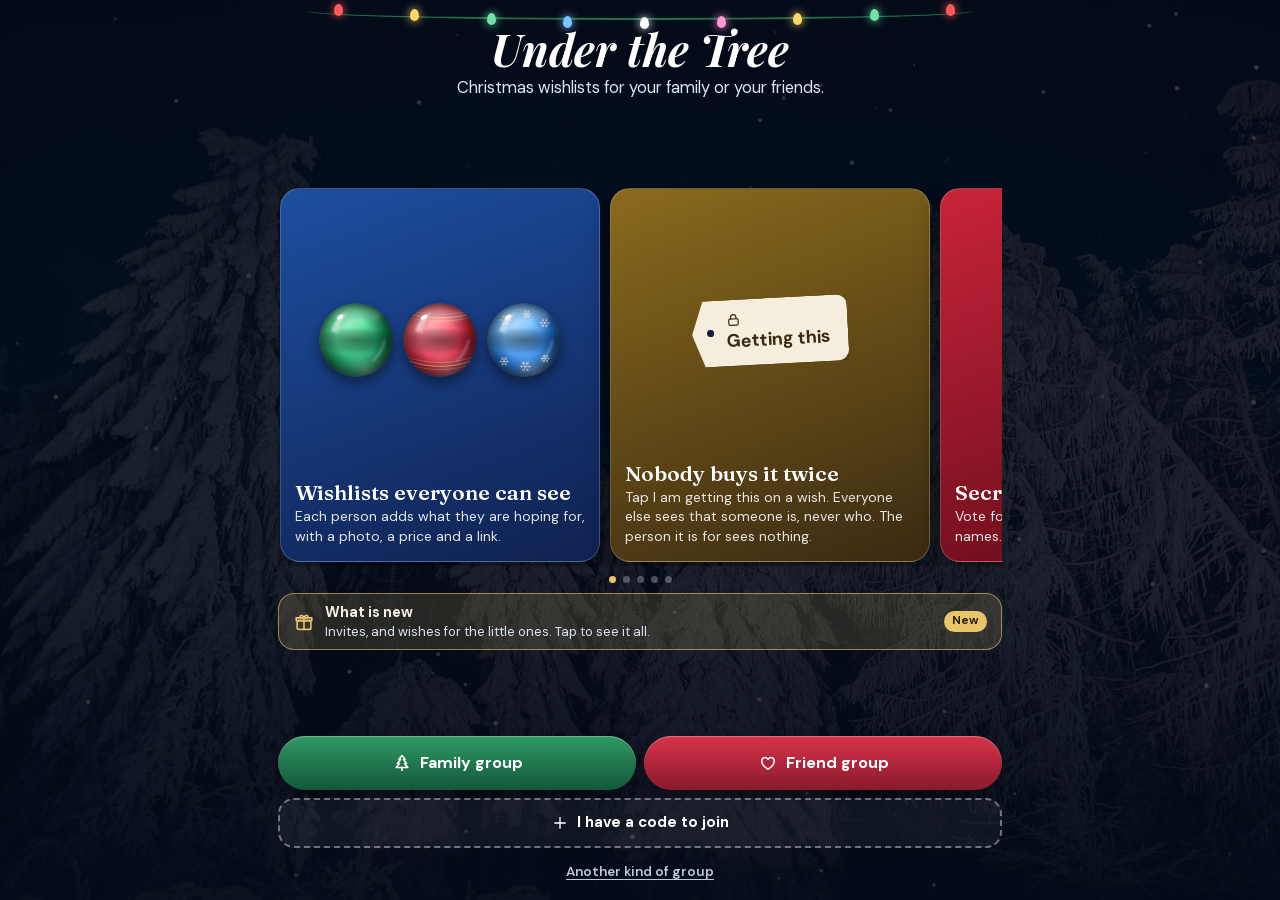
==== index.html @ 91aede44 "Advent: drag across doors to open or close them, Close this door button, one cohesive door front wit" ====
<!doctype html>
<html lang="en">
<head>
<meta charset="utf-8">
<meta name="viewport" content="width=device-width,initial-scale=1,viewport-fit=cover,user-scalable=no">
<meta name="theme-color" content="#060d1f">
<meta name="apple-mobile-web-app-capable" content="yes">
<meta name="mobile-web-app-capable" content="yes">
<title>Under the Tree</title>
<meta name="apple-mobile-web-app-title" content="Under the Tree">
<meta name="apple-mobile-web-app-status-bar-style" content="black-translucent">
<link rel="apple-touch-icon" href="icon-180.png">
<link rel="icon" type="image/png" href="icon-192.png">
<link rel="manifest" href="manifest.webmanifest">
<!-- On an iPhone or iPad, Safari shows a strip at the top: open this in the app, or get the app. An invite link hands the app its code. -->
<script>(function(){var c=(location.hash.split('/join/')[1]||'').replace(/[^A-Za-z0-9-]/g,'').slice(0,12);document.write('<meta name="apple-itunes-app" content="app-id=6836867384'+(c?', app-argument=underthetree://join/'+c:'')+'">');})();</script>
<link rel="stylesheet" href="assets/fonts/fonts.css">
<link rel="stylesheet" href="app.css?v=78">
</head>
<body>

<div id="scene" aria-hidden="true">
  <div class="sky"></div>
  <div class="photo" id="bgPhoto"></div>
  <div class="shade"></div>
</div>
<canvas id="back" aria-hidden="true"></canvas>
<div id="scrim"></div>
<div id="santa" aria-hidden="true"></div>

<div id="shell">
  <header id="top">
    <a class="wordmark" href="#/" id="wordmark"></a>
    <button id="meBtn" class="me-btn" aria-label="Switch person"></button>
  </header>
  <main id="page"></main>
  <div id="player">
    <button class="p-open" id="pOpen" aria-label="Choose a song">
      <span class="p-art" id="pArt"></span>
      <span class="p-meta"><span class="p-title" id="pTitle">Christmas music</span><span class="p-sub" id="pSub">Tap to pick a song</span></span>
    </button>
    <button class="p-btn main" id="pPlay" aria-label="Play"></button>
    <button class="p-btn" id="pNext" aria-label="Next song"></button>
    <div class="p-bar"><b id="pFill"></b></div>
  </div>
  <nav id="tabs" aria-label="Sections"></nav>
</div>

<div id="sheets"></div>
<div id="toasts" aria-live="polite"></div>
<canvas id="front" aria-hidden="true"></canvas>

<script src="js/core.js?v=78"></script>
<script src="js/icons.js?v=78"></script>
<script src="js/cloud.js?v=78"></script>
<script src="js/lock.js?v=78"></script>
<script src="js/privacy.js?v=78"></script>
<script src="js/safety.js?v=78"></script>
<script src="js/about.js?v=78"></script>
<script src="js/linkfill.js?v=78"></script>
<script>if (!App.space() && App.store.raw.get("lists")) document.write('<script src="js/seed.js"><\/script>');</script>
<script src="js/scene.js?v=78"></script>
<script src="js/music.js?v=78"></script>
<script src="js/ornament.js?v=78"></script>
<script src="js/reveal.js?v=78"></script>
<script src="js/tracker.js?v=78"></script>
<script src="js/home.js?v=78"></script>
<script src="js/lists.js?v=78"></script>
<script src="js/advent.js?v=78"></script>
<script src="js/santa.js?v=78"></script>
<script src="js/games.js?v=78"></script>
<script src="js/start.js?v=78"></script>
<script src="js/remind.js?v=78"></script>
<script src="js/tips.js?v=78"></script>
<script src="js/share.js?v=78"></script>
<script src="js/prizes.js?v=78"></script>
<script src="js/service.js?v=78"></script>
<script src="js/polish.js?v=78"></script>
<script src="js/illus.js?v=78"></script>
<script src="js/messages.js?v=78"></script>
<script src="js/tour.js?v=78"></script>
<script src="js/main.js?v=78"></script>
</body>
</html>
---- assets/fonts/fonts.css ----
/* Fonts saved with the app (SIL Open Font License): DM Sans, Fraunces, Playfair Display. Latin letters only. */
@font-face {
  font-family: 'DM Sans';
  font-style: normal;
  font-weight: 400;
  font-display: swap;
  src: url(dm-sans-normal-400.woff2) format('woff2');
  unicode-range: U+0000-00FF, U+0131, U+0152-0153, U+02BB-02BC, U+02C6, U+02DA, U+02DC, U+0304, U+0308, U+0329, U+2000-206F, U+20AC, U+2122, U+2191, U+2193, U+2212, U+2215, U+FEFF, U+FFFD;
}
@font-face {
  font-family: 'DM Sans';
  font-style: normal;
  font-weight: 500;
  font-display: swap;
  src: url(dm-sans-normal-400.woff2) format('woff2');
  unicode-range: U+0000-00FF, U+0131, U+0152-0153, U+02BB-02BC, U+02C6, U+02DA, U+02DC, U+0304, U+0308, U+0329, U+2000-206F, U+20AC, U+2122, U+2191, U+2193, U+2212, U+2215, U+FEFF, U+FFFD;
}
@font-face {
  font-family: 'DM Sans';
  font-style: normal;
  font-weight: 600;
  font-display: swap;
  src: url(dm-sans-normal-400.woff2) format('woff2');
  unicode-range: U+0000-00FF, U+0131, U+0152-0153, U+02BB-02BC, U+02C6, U+02DA, U+02DC, U+0304, U+0308, U+0329, U+2000-206F, U+20AC, U+2122, U+2191, U+2193, U+2212, U+2215, U+FEFF, U+FFFD;
}
@font-face {
  font-family: 'DM Sans';
  font-style: normal;
  font-weight: 700;
  font-display: swap;
  src: url(dm-sans-normal-400.woff2) format('woff2');
  unicode-range: U+0000-00FF, U+0131, U+0152-0153, U+02BB-02BC, U+02C6, U+02DA, U+02DC, U+0304, U+0308, U+0329, U+2000-206F, U+20AC, U+2122, U+2191, U+2193, U+2212, U+2215, U+FEFF, U+FFFD;
}
@font-face {
  font-family: 'Fraunces';
  font-style: normal;
  font-weight: 500;
  font-display: swap;
  src: url(fraunces-normal-500.woff2) format('woff2');
  unicode-range: U+0000-00FF, U+0131, U+0152-0153, U+02BB-02BC, U+02C6, U+02DA, U+02DC, U+0304, U+0308, U+0329, U+2000-206F, U+20AC, U+2122, U+2191, U+2193, U+2212, U+2215, U+FEFF, U+FFFD;
}
@font-face {
  font-family: 'Fraunces';
  font-style: normal;
  font-weight: 600;
  font-display: swap;
  src: url(fraunces-normal-500.woff2) format('woff2');
  unicode-range: U+0000-00FF, U+0131, U+0152-0153, U+02BB-02BC, U+02C6, U+02DA, U+02DC, U+0304, U+0308, U+0329, U+2000-206F, U+20AC, U+2122, U+2191, U+2193, U+2212, U+2215, U+FEFF, U+FFFD;
}
@font-face {
  font-family: 'Fraunces';
  font-style: normal;
  font-weight: 700;
  font-display: swap;
  src: url(fraunces-normal-500.woff2) format('woff2');
  unicode-range: U+0000-00FF, U+0131, U+0152-0153, U+02BB-02BC, U+02C6, U+02DA, U+02DC, U+0304, U+0308, U+0329, U+2000-206F, U+20AC, U+2122, U+2191, U+2193, U+2212, U+2215, U+FEFF, U+FFFD;
}
@font-face {
  font-family: 'Playfair Display';
  font-style: italic;
  font-weight: 700;
  font-display: swap;
  src: url(playfair-display-italic-700.woff2) format('woff');
  unicode-range: U+0000-00FF, U+0131, U+0152-0153, U+02BB-02BC, U+02C6, U+02DA, U+02DC, U+0304, U+0308, U+0329, U+2000-206F, U+20AC, U+2122, U+2191, U+2193, U+2212, U+2215, U+FEFF, U+FFFD;
}
---- app.css ----
/* ============================================================
   Under the Tree — design system + app shell
   ============================================================ */
:root{
  --bg:#060d1f; --surface:#0f1b33; --surface2:#172848; --surface3:#1f3359;
  --line:rgba(255,255,255,.10); --line2:rgba(255,255,255,.2);
  --text:#f5f0e4; --muted:#bccadf; --dim:#93a6c2;
  --gold:#e9c46a; --gold2:#c99a2e; --gold-ink:#2a1f05;
  --red:#d7263d; --red2:#a3162a; --green:#1f9d6b; --green2:#147150; --blue:#3b82f6;
  --r:18px; --r-sm:12px; --r-xs:8px;
  --font:"DM Sans",system-ui,-apple-system,"Segoe UI",Roboto,sans-serif;
  --display:"Fraunces",Georgia,"Times New Roman",serif;
  --script:"Playfair Display","Fraunces",Georgia,serif;
  --tap:44px;
}
*{box-sizing:border-box;margin:0;padding:0}
[hidden]{display:none!important}
html,body{height:100%;overflow:hidden;overscroll-behavior:none;background:var(--bg)}
body{font-family:var(--font);font-size:15px;line-height:1.45;color:var(--text);-webkit-font-smoothing:antialiased;
  user-select:none;-webkit-user-select:none;-webkit-touch-callout:none;-webkit-tap-highlight-color:transparent;touch-action:manipulation}
input,textarea{user-select:text;-webkit-user-select:text;font:inherit;color:inherit}
button{font:inherit;color:inherit;border:0;background:none;cursor:pointer;-webkit-appearance:none}
a{color:inherit;text-decoration:none}
img{-webkit-user-drag:none;user-drag:none;display:block}
svg.ic{flex:none;display:block}
:focus-visible{outline:2px solid var(--gold);outline-offset:2px;border-radius:8px}

/* ---------------- scene (static layers, no per-frame repaint) ---------------- */
#scene{position:fixed;inset:0;z-index:0;overflow:hidden;pointer-events:none}
#scene .sky{position:absolute;inset:0;background:linear-gradient(180deg,#030713 0%,#071330 30%,#0b2348 58%,#11375c 80%,#1b5072 100%)}
#stars{position:absolute;inset:0;width:100%;height:100%}
.tw{position:absolute;width:3px;height:3px;border-radius:50%;background:#fff;animation:tw 3.4s ease-in-out infinite;will-change:opacity}
@keyframes tw{0%,100%{opacity:.1}50%{opacity:1}}
.aur{position:absolute;border-radius:50%;opacity:.55;will-change:transform}
.aur.a{left:-10vw;top:4vh;width:74vw;height:30vh;background:radial-gradient(ellipse at center,rgba(70,255,180,.34),rgba(70,255,180,0) 66%);animation:aur1 28s ease-in-out infinite alternate}
.aur.b{left:26vw;top:13vh;width:70vw;height:26vh;background:radial-gradient(ellipse at center,rgba(90,190,255,.28),rgba(90,190,255,0) 66%);animation:aur2 36s ease-in-out infinite alternate}
.aur.c{left:4vw;top:0;width:54vw;height:22vh;background:radial-gradient(ellipse at center,rgba(190,120,255,.2),rgba(190,120,255,0) 66%);animation:aur3 24s ease-in-out infinite alternate}
@keyframes aur1{from{transform:translate3d(0,0,0) scale(1) skewX(-8deg)}to{transform:translate3d(9vw,3vh,0) scale(1.16,.84) skewX(10deg)}}
@keyframes aur2{from{transform:translate3d(0,0,0) scale(1.1,.9) skewX(12deg)}to{transform:translate3d(-12vw,-2vh,0) scale(.92,1.14) skewX(-9deg)}}
@keyframes aur3{from{transform:translate3d(0,0,0) scale(.9,1.1)}to{transform:translate3d(16vw,4vh,0) scale(1.2,.8) skewX(14deg)}}
.moon{position:absolute;right:5vw;top:9vh;width:clamp(72px,11vw,160px);aspect-ratio:1;border-radius:50%;will-change:transform;
  background:radial-gradient(circle at 38% 34%,#fffef6 0,#f8eecb 46%,#e6d4a4 74%,#cfb985 100%);
  box-shadow:0 0 0 12px rgba(255,236,180,.05),0 0 90px 26px rgba(255,232,170,.2),inset -14px -10px 30px rgba(120,100,60,.3)}
.moon i{position:absolute;border-radius:50%;background:rgba(150,130,90,.26)}
.shoot{position:absolute;width:160px;height:2px;border-radius:2px;background:linear-gradient(90deg,rgba(255,255,255,0),rgba(255,255,255,.95));opacity:0}
.shoot.go{animation:shoot 1.1s ease-out}
@keyframes shoot{0%{opacity:0;transform:translate(0,0) rotate(18deg)}12%{opacity:1}100%{opacity:0;transform:translate(360px,117px) rotate(18deg)}}
.land{position:absolute;left:-3%;top:-2%;width:106%;height:104%;will-change:transform}
#back{position:fixed;inset:0;z-index:1;pointer-events:none}
#scrim{position:fixed;inset:0;z-index:2;background:#040a18;opacity:0;transition:opacity .4s;pointer-events:none}
body:not([data-page="home"]) #scrim{opacity:.8}
#santa{position:fixed;left:0;top:0;z-index:20;width:clamp(190px,26vw,420px);display:none;cursor:pointer;will-change:transform}
#santa svg{display:block;width:100%;height:auto;overflow:visible}
.bob{animation:bob .46s ease-in-out infinite alternate}
@keyframes bob{from{transform:translateY(-1.6px)}to{transform:translateY(1.6px)}}
.la{animation:legA .46s steps(1) infinite}.lb{animation:legB .46s steps(1) infinite}
@keyframes legA{0%,49.9%{opacity:1}50%,100%{opacity:0}}
@keyframes legB{0%,49.9%{opacity:0}50%,100%{opacity:1}}
#front{position:fixed;inset:0;z-index:90;pointer-events:none}
body.low .aur{animation-play-state:paused}
body.low .tw{animation:none;opacity:.7}

/* ---------------- shell ---------------- */
#shell{position:fixed;inset:0;z-index:10;display:grid;grid-template-columns:minmax(0,1fr);grid-template-rows:auto minmax(0,1fr) auto auto;
  grid-template-areas:"top" "page" "player" "tabs";
  padding:env(safe-area-inset-top) env(safe-area-inset-right) env(safe-area-inset-bottom) env(safe-area-inset-left)}
#top{grid-area:top;display:flex;align-items:center;justify-content:space-between;gap:12px;height:52px;padding:0 14px}
.wordmark{font-family:var(--display);font-weight:600;font-size:19px;letter-spacing:.01em;display:flex;align-items:center;gap:8px;color:#fff}
.wordmark svg{color:var(--gold)}
.me-btn{display:flex;align-items:center;gap:8px;height:38px;padding:0 12px 0 4px;border-radius:999px;background:rgba(10,20,42,.82);border:1px solid var(--line);font-weight:500;font-size:14px}
.me-btn:active{transform:scale(.97)}
#page{grid-area:page;min-width:0;min-height:0;display:flex;flex-direction:column;overflow:hidden;padding:0 14px;container-type:size}
#page.enter>*{animation:rise .32s cubic-bezier(.2,.8,.2,1) both}
@keyframes rise{from{opacity:0;transform:translateY(10px)}to{opacity:1;transform:none}}

#player{grid-area:player;display:flex;align-items:center;gap:10px;height:54px;margin:6px 10px 0;padding:0 8px 0 8px;border-radius:14px;
  background:rgba(12,22,44,.94);border:1px solid var(--line);position:relative;min-width:0}
.p-open{display:flex;align-items:center;gap:10px;min-width:0;flex:1;height:100%;text-align:left}
.p-art{width:38px;height:38px;border-radius:9px;flex:none;display:grid;place-items:center;color:var(--gold-ink);
  background:linear-gradient(135deg,#f3d98b,#c99a2e)}
.p-meta{min-width:0;display:block}
.p-title,.p-sub{display:block}
.p-title{font-weight:600;font-size:14px;white-space:nowrap;overflow:hidden;text-overflow:ellipsis}
.p-sub{font-size:11.5px;color:var(--muted);white-space:nowrap;overflow:hidden;text-overflow:ellipsis}
.p-btn{width:40px;height:40px;border-radius:50%;display:grid;place-items:center;flex:none;color:#fff}
.p-btn.main{background:var(--gold);color:var(--gold-ink)}
.p-btn:active{transform:scale(.92)}
.p-bar{position:absolute;left:12px;right:12px;bottom:0;height:2px;border-radius:2px;background:rgba(255,255,255,.1);overflow:hidden}
.p-bar b{display:block;height:100%;width:0;background:var(--gold)}

#tabs{grid-area:tabs;display:flex;justify-content:space-around;align-items:stretch;height:60px;margin-top:6px;
  background:rgba(8,16,34,.96);border-top:1px solid var(--line)}
.tab{flex:1;display:flex;flex-direction:column;align-items:center;justify-content:center;gap:3px;font-size:11px;font-weight:500;color:var(--dim);position:relative}
.tab.on{color:var(--gold)}
.tab.on::before{content:"";position:absolute;top:0;left:50%;width:28px;height:3px;border-radius:0 0 3px 3px;background:var(--gold);transform:translateX(-50%)}
.tab:active{transform:scale(.95)}

/* landscape phones, tablets, desktop: tabs become a side rail */
@media (orientation:landscape) and (min-width:560px){
  #shell{grid-template-columns:auto minmax(0,1fr);grid-template-rows:auto minmax(0,1fr);grid-template-areas:"tabs top" "tabs page"}
  #tabs{flex-direction:column;justify-content:center;gap:6px;height:auto;width:76px;margin:0;border-top:0;border-right:1px solid var(--line)}
  .tab{flex:none;height:62px}
  .tab.on::before{top:50%;left:0;width:3px;height:28px;border-radius:0 3px 3px 0;transform:translateY(-50%)}
  #player{grid-area:top;justify-self:end;align-self:center;margin:0 132px 0 0;height:40px;width:min(300px,34vw);border-radius:999px;padding:0 4px 0 4px}
  .p-art{width:30px;height:30px;border-radius:50%}
  .p-btn{width:32px;height:32px}
  .p-sub{display:none}
  #page{padding:0 18px 12px}
}
@media (orientation:landscape) and (min-width:560px) and (max-height:480px){
  #top{height:44px}
  #tabs{width:62px}
  .tab{height:52px;font-size:10px}
  .wordmark{font-size:16px}
  #player{height:36px;margin-right:118px}
  .me-btn{height:34px}
  #page{padding:0 14px 8px}
}

/* ---------------- components ---------------- */
.h1{font-family:var(--display);font-weight:600;font-size:clamp(22px,5cqh + 8px,34px);line-height:1.08;color:#fff}
.h2{font-family:var(--display);font-weight:600;font-size:19px;line-height:1.15;color:#fff}
.muted{color:var(--muted)} .small{font-size:13px} .center{text-align:center}
.row{display:flex;align-items:center} .col{display:flex;flex-direction:column}
.gap{gap:10px} .gap-s{gap:6px} .grow{flex:1;min-width:0;min-height:0} .end{justify-content:flex-end} .between{justify-content:space-between} .wrap{flex-wrap:wrap}

.btn{display:inline-flex;align-items:center;justify-content:center;gap:8px;min-height:var(--tap);padding:0 18px;border-radius:12px;font-weight:600;font-size:15px;
  background:var(--surface2);border:1px solid var(--line2);color:#fff;transition:transform .1s,filter .15s;white-space:nowrap}
.btn:active{transform:scale(.97)}
.btn.primary{background:var(--gold);border-color:transparent;color:var(--gold-ink)}
.btn.red{background:var(--red);border-color:transparent}
.btn.green{background:var(--green);border-color:transparent}
.btn.danger{background:transparent;border-color:rgba(215,38,61,.6);color:#ff8a98}
.btn.ghost{background:transparent}
.btn.sm{min-height:36px;padding:0 13px;font-size:13.5px;border-radius:10px}
.btn.block{width:100%}
.btn[disabled]{opacity:.45;pointer-events:none}
@media(hover:hover){.btn:hover{filter:brightness(1.1)}}
.icon-btn{width:var(--tap);height:var(--tap);border-radius:50%;display:grid;place-items:center;flex:none;color:#fff}
.icon-btn.solid{background:rgba(10,20,42,.82);border:1px solid var(--line)}
.icon-btn:active{transform:scale(.92)}

.card{background:var(--surface);border:1px solid var(--line);border-radius:var(--r)}
.chip{display:inline-flex;align-items:center;gap:6px;height:26px;padding:0 10px;border-radius:999px;font-size:12.5px;font-weight:600;background:var(--surface2);border:1px solid var(--line);white-space:nowrap}
.chip.gold{background:var(--gold);color:var(--gold-ink);border-color:transparent}
.chip.red{background:var(--red);color:#fff;border-color:transparent}
.chip.green{background:var(--green);color:#fff;border-color:transparent}
.chip svg{width:14px;height:14px}

.avatar{width:var(--size);height:var(--size);border-radius:50%;display:inline-grid;place-items:center;flex:none;
  background:radial-gradient(circle at 30% 26%,rgba(255,255,255,.9) 0,rgba(255,255,255,.35) 7%,rgba(255,255,255,0) 22%),radial-gradient(circle at 38% 32%,var(--c1),var(--c2) 58%,var(--c3));
  box-shadow:inset -3px -4px 8px rgba(0,0,0,.35)}
.avatar b{font-family:var(--display);font-weight:600;font-size:calc(var(--size)*.44);color:#fff;text-shadow:0 1px 2px rgba(0,0,0,.4);line-height:1}

.field{display:block;margin-bottom:14px}
.field>span,.label{display:block;font-size:13px;font-weight:600;color:var(--muted);margin-bottom:6px}
.input{width:100%;min-height:46px;padding:11px 13px;border-radius:12px;background:#0a1429;border:1px solid var(--line2);font-size:16px;color:#fff}
textarea.input{min-height:96px;resize:none;line-height:1.45}
.input::placeholder{color:var(--dim)}
.input:focus{outline:2px solid var(--gold);outline-offset:0;border-color:transparent}
.switch{display:flex;align-items:center;justify-content:space-between;gap:14px;min-height:52px;padding:8px 0;cursor:pointer}
.switch .s-text b{display:block;font-weight:600}.switch .s-text small{color:var(--muted);font-size:12.5px}
.switch input{appearance:none;-webkit-appearance:none;width:48px;height:28px;border-radius:999px;background:#2a3b5e;position:relative;flex:none;transition:background .2s;cursor:pointer}
.switch input::after{content:"";position:absolute;left:3px;top:3px;width:22px;height:22px;border-radius:50%;background:#fff;transition:transform .2s}
.switch input:checked{background:var(--gold)}
.switch input:checked::after{transform:translateX(20px)}
.divider{height:1px;background:var(--line);margin:8px 0}
.empty{flex:1;display:flex;flex-direction:column;align-items:center;justify-content:center;gap:12px;text-align:center;color:var(--muted);padding:20px}
.empty svg{color:var(--gold);opacity:.9}
.empty p{max-width:34ch}

/* sheets */
#sheets{position:fixed;inset:0;z-index:60;pointer-events:none}
.sheet-back{position:absolute;inset:0;background:rgba(2,6,16,0);display:flex;align-items:flex-end;justify-content:center;pointer-events:auto;transition:background .22s}
.sheet-back.in{background:rgba(2,6,16,.66)}
.sheet-back.out{background:rgba(2,6,16,0)}
.sheet{width:100%;max-width:560px;max-height:calc(100% - 28px);display:flex;flex-direction:column;background:var(--surface);border:1px solid var(--line2);border-bottom:0;
  border-radius:22px 22px 0 0;transform:translateY(102%);transition:transform .26s cubic-bezier(.2,.8,.2,1);padding-bottom:env(safe-area-inset-bottom)}
.sheet.wide{max-width:760px}
.sheet-back.in .sheet{transform:none}
.sheet-back.out .sheet{transform:translateY(102%)}
.sheet-head{touch-action:none;display:flex;align-items:center;justify-content:space-between;gap:10px;padding:16px 10px 6px 20px;flex:none}
.sheet-head h2{font-family:var(--display);font-weight:600;font-size:21px;line-height:1.15;color:#fff}
.sheet-body{padding:6px 20px 20px;overflow-y:auto;overscroll-behavior:contain;-webkit-overflow-scrolling:touch;min-height:0}
.sheet.confirm .sheet-head{padding-bottom:14px}
@media (min-width:700px) and (min-height:520px){
  .sheet-back{align-items:center}
  .sheet{border-radius:22px;border-bottom:1px solid var(--line2);transform:translateY(16px) scale(.98);opacity:0;transition:transform .2s,opacity .2s}
  .sheet-back.in .sheet{opacity:1}
  .sheet-back.out .sheet{transform:translateY(16px) scale(.98);opacity:0}
}
.who-grid{display:grid;grid-template-columns:repeat(3,1fr);gap:10px;margin-top:14px}
.who-btn{display:flex;flex-direction:column;align-items:center;gap:8px;padding:14px 6px;border-radius:16px;background:var(--surface2);border:1px solid var(--line);font-weight:600}
.who-btn:active{transform:scale(.96)}
@media (orientation:landscape) and (max-height:480px){.who-grid{grid-template-columns:repeat(6,1fr)}.who-btn .avatar{--size:44px!important}}

#toasts{position:fixed;left:0;right:0;top:calc(env(safe-area-inset-top) + 58px);z-index:95;display:flex;flex-direction:column;gap:8px;align-items:center;pointer-events:none;padding:0 16px}
.toast{background:#fff;color:#111a2e;border-radius:999px;padding:9px 18px;font-size:14px;font-weight:600;box-shadow:0 10px 30px rgba(0,0,0,.45);animation:rise .25s ease both;transition:opacity .4s,transform .4s;text-align:center}
.toast.out{opacity:0;transform:translateY(-8px)}

/* ---------------- home ---------------- */
.page-home{justify-content:space-between}
.count{flex:none;text-align:center;padding-top:1cqh;text-shadow:0 2px 14px rgba(4,9,22,.85),0 0 2px rgba(4,9,22,.6)}
.count-num{font-family:var(--display);font-weight:600;font-size:min(19cqh,30cqw,150px);line-height:.9;color:#fff;font-variant-numeric:tabular-nums lining-nums;display:block}
.count-unit{font-size:clamp(13px,2.6cqh,18px);font-weight:500;color:#e6ecf6;display:block;margin-top:.6cqh}
.count-sub{display:inline-flex;gap:14px;margin-top:1cqh;font-size:clamp(12px,2.3cqh,15px);color:var(--muted);font-variant-numeric:tabular-nums}
.count-sub b{color:#fff;font-weight:600}
.count.merry .count-num{font-size:min(11cqh,13cqw,90px);line-height:1}
.tree-area{flex:1;min-height:0;display:flex;flex-direction:column;justify-content:space-evenly}
.g-row{position:relative}
.garland{display:block;width:100%;height:auto}
.g-bulbs{position:absolute;left:0;top:0;width:100%;pointer-events:none}
.gb{position:absolute;width:8px;height:8px;margin:-4px 0 0 -4px;border-radius:50%;background:var(--c);box-shadow:0 0 10px 3px var(--c);animation:gb 2.6s ease-in-out infinite;will-change:opacity}
@keyframes gb{0%,100%{opacity:1}50%{opacity:.3}}
.orns{display:flex;justify-content:space-around;align-items:flex-start;position:relative}
.orn{--size:min(24cqw,17cqh);display:block;position:relative}
.hang{display:flex;flex-direction:column;align-items:center;transform-origin:50% 0;animation:sway var(--dur,5s) ease-in-out var(--del,0s) infinite alternate;will-change:transform}
@keyframes sway{from{transform:rotate(-2.2deg)}to{transform:rotate(2.2deg)}}
.orn:active .ball{transform:scale(.96)}
.thread{width:1.5px;height:var(--len,20px);background:linear-gradient(var(--gold2),var(--gold))}
.cap{width:calc(var(--size)*.2);height:calc(var(--size)*.11);border-radius:3px 3px 2px 2px;position:relative;margin-bottom:-2px;z-index:1;
  background:linear-gradient(90deg,#7c5d1c,#f7e3a1 42%,#c79a3c 66%,#6a4f17)}
.cap::before{content:"";position:absolute;left:50%;top:calc(var(--size)*-.07);width:calc(var(--size)*.08);height:calc(var(--size)*.08);border:1.5px solid var(--gold);border-radius:50%;transform:translateX(-50%)}
.ball{width:var(--size);height:var(--size);border-radius:50%;position:relative;display:grid;place-items:center;transition:transform .12s;
  background:
    radial-gradient(circle at 30% 26%,rgba(255,255,255,.95) 0,rgba(255,255,255,.5) 5%,rgba(255,255,255,0) 20%),
    radial-gradient(circle at 72% 80%,rgba(255,255,255,.18) 0,rgba(255,255,255,0) 34%),
    radial-gradient(circle at 38% 32%,var(--c1) 0,var(--c2) 56%,var(--c3) 100%);
  box-shadow:inset calc(var(--size)*-.08) calc(var(--size)*-.1) calc(var(--size)*.22) rgba(0,0,0,.42),0 calc(var(--size)*.1) calc(var(--size)*.24) rgba(0,0,0,.45)}
.ball::before,.ball::after{content:"";position:absolute;border-radius:50%;border-bottom:1.4px solid rgba(255,238,180,.6)}
.ball::before{left:7%;right:7%;top:10%;height:28%}
.ball::after{left:2%;right:2%;top:44%;height:28%}
.bname{font-family:var(--script);font-size:calc(var(--size)*.19);color:#fffdf2;line-height:1;position:relative;z-index:1;text-shadow:0 2px 5px rgba(0,0,0,.55)}
.orn.me .ball{box-shadow:inset calc(var(--size)*-.08) calc(var(--size)*-.1) calc(var(--size)*.22) rgba(0,0,0,.42),0 0 0 2.5px var(--gold),0 calc(var(--size)*.1) calc(var(--size)*.24) rgba(0,0,0,.45)}
.olabel{margin-top:max(5px,1cqh);font-size:clamp(10.5px,2cqh,12.5px);font-weight:600;color:#e9f0fb;background:rgba(6,14,30,.8);border-radius:999px;padding:2px 9px;white-space:nowrap}
.orn.me .olabel{background:var(--gold);color:var(--gold-ink)}
@media (orientation:landscape) and (min-width:560px){
  .page-home{flex-direction:column}
  .count{display:flex;align-items:baseline;justify-content:center;gap:14px;flex-wrap:wrap;padding-top:0}
  .count-num{font-size:min(22cqh,9cqw,120px);display:inline}
  .count-unit{display:inline;margin:0;font-size:clamp(14px,4cqh,22px)}
  .count-sub{margin-top:0}
  .orn{--size:min(12.4cqw,36cqh,170px)}
}

/* ---------------- wishlists ---------------- */
.phead{flex:none;display:flex;align-items:center;gap:10px;padding:2px 0 10px;min-height:52px}
.phead .ttl{min-width:0;flex:1}
.phead .ttl .h1{white-space:nowrap;overflow:hidden;text-overflow:ellipsis}
.phead .ttl p{font-size:13px;color:var(--muted);white-space:nowrap;overflow:hidden;text-overflow:ellipsis}
.reel{flex:1;min-height:0;display:flex;gap:12px;overflow-x:auto;overflow-y:hidden;scroll-snap-type:x mandatory;scrollbar-width:none;-webkit-overflow-scrolling:touch;
  margin:0 -14px;padding:0 14px;scroll-padding:0 14px}
.reel::-webkit-scrollbar{display:none}
.wcard{flex:0 0 min(78cqw,340px);height:100%;scroll-snap-align:start;display:flex;flex-direction:column;overflow:hidden;position:relative;text-align:left;
  background:var(--surface);border:1px solid var(--line);border-radius:var(--r)}
.wcard:active{transform:scale(.99)}
.wcard.is-top{border-color:rgba(233,196,106,.7)}
.wpic{flex:1 1 0;min-height:0;position:relative;overflow:hidden;background:linear-gradient(160deg,var(--c2),var(--c3));display:grid;place-items:center;color:rgba(255,255,255,.92)}
.wpic img{position:absolute;inset:0;width:100%;height:100%;object-fit:cover}
.wpic .ph{width:38%;max-width:96px;height:auto;aspect-ratio:1;opacity:.9}
.wbadges{position:absolute;left:10px;top:10px;right:10px;display:flex;gap:6px;flex-wrap:wrap;z-index:2}
.wcount{position:absolute;right:10px;bottom:10px;z-index:2;font-size:12px;font-weight:600;background:rgba(0,0,0,.6);border-radius:999px;padding:2px 9px;display:flex;align-items:center;gap:5px}
.wtaken{position:absolute;inset:0;z-index:3;background:rgba(6,14,30,.72);display:grid;place-items:center}
.wtaken span{display:flex;align-items:center;gap:8px;background:var(--green);color:#fff;font-weight:600;border-radius:999px;padding:8px 16px}
.wbody{flex:none;padding:12px 14px 14px;display:flex;flex-direction:column;gap:6px}
.wtitle{font-family:var(--display);font-weight:600;font-size:19px;line-height:1.15;color:#fff;display:-webkit-box;-webkit-line-clamp:2;-webkit-box-orient:vertical;overflow:hidden}
.wprice{font-weight:600;color:var(--gold);font-size:15px}
.wwhy{font-size:13.5px;color:var(--muted);display:-webkit-box;-webkit-line-clamp:2;-webkit-box-orient:vertical;overflow:hidden}
.wacts{display:flex;gap:8px;margin-top:4px}
.wacts .btn{flex:1}
.addcard{align-items:center;justify-content:center;gap:10px;border-style:dashed;border-color:rgba(233,196,106,.55);background:rgba(15,27,51,.7);color:var(--gold);font-weight:600}
.dots{flex:none;display:flex;justify-content:center;gap:6px;height:22px;align-items:center}
.dots i{width:6px;height:6px;border-radius:50%;background:rgba(255,255,255,.28);transition:all .2s}
.dots i.on{width:18px;background:var(--gold)}
@container (max-height:340px){.wcard{flex-direction:row}.wpic{flex:0 0 40%}.wbody{flex:1;min-width:0;justify-content:center;padding:10px 14px}.wtitle{font-size:17px}.wacts .btn{min-height:36px;font-size:13.5px}}
@media (orientation:landscape) and (min-width:560px){
  .wcard{flex-basis:min(calc((100cqw - 24px)/3),360px)}
  .reel{margin:0;padding:0;scroll-padding:0}
}
@media (orientation:landscape) and (min-width:560px) and (max-width:900px){.wcard{flex-basis:calc((100cqw - 12px)/2)}}

/* wish detail */
.gal{display:flex;overflow-x:auto;scroll-snap-type:x mandatory;scrollbar-width:none;border-radius:16px;background:#0a1429;aspect-ratio:4/3;max-height:42vh;width:100%}
.gal::-webkit-scrollbar{display:none}
.gal>*{flex:0 0 100%;scroll-snap-align:center;position:relative;display:grid;place-items:center}
.gal img{width:100%;height:100%;object-fit:contain}
.gal .ph{width:30%;color:rgba(255,255,255,.85)}
.d-title{font-family:var(--display);font-weight:600;font-size:25px;line-height:1.12;color:#fff;margin-top:14px}
.d-price{font-weight:600;color:var(--gold);font-size:17px;margin-top:4px}
.d-sec{margin-top:18px}
.d-sec h3{font-size:13px;font-weight:600;color:var(--muted);margin-bottom:8px}
.why{list-style:none;display:flex;flex-direction:column;gap:8px}
.why li{display:flex;gap:10px;align-items:flex-start;line-height:1.4}
.why svg{color:var(--green);margin-top:2px;width:18px;height:18px}
.links{display:flex;flex-direction:column;gap:8px}
.backup{padding:14px;border-radius:14px;background:var(--surface2);border:1px solid var(--line)}
.backup b{display:block;font-family:var(--display);font-size:18px;color:#fff}
.d-note{color:#dfe6f2;line-height:1.5;white-space:pre-wrap}
.sticky-acts{position:sticky;bottom:-20px;margin:18px -20px -20px;padding:12px 20px 16px;background:linear-gradient(rgba(15,27,51,0),var(--surface) 22%);display:flex;gap:8px}
.sticky-acts .btn{flex:1}

/* wish form */
.drop{border:1.5px dashed var(--line2);border-radius:14px;padding:12px;display:flex;gap:10px;flex-wrap:wrap;align-items:center;transition:border-color .15s,background .15s}
.drop.over{border-color:var(--gold);background:rgba(233,196,106,.08)}
.thumb{width:74px;height:74px;border-radius:10px;overflow:hidden;position:relative;background:#0a1429;flex:none}
.thumb img{width:100%;height:100%;object-fit:cover}
.thumb button{position:absolute;right:3px;top:3px;width:24px;height:24px;border-radius:50%;background:rgba(0,0,0,.72);display:grid;place-items:center;color:#fff}
.thumb button svg{width:14px;height:14px}
.addphoto{width:74px;height:74px;border-radius:10px;border:1px solid var(--line2);background:var(--surface2);display:flex;flex-direction:column;align-items:center;justify-content:center;gap:3px;font-size:11.5px;font-weight:600;color:var(--gold);flex:none}
.drop-hint{font-size:12.5px;color:var(--muted);flex:1;min-width:120px}
.linkrow{display:flex;gap:8px;margin-bottom:8px}
.linkrow .input{flex:1}
.iconpick{display:flex;gap:6px;flex-wrap:wrap}
.iconpick button{width:42px;height:42px;border-radius:10px;background:var(--surface2);border:1px solid var(--line);display:grid;place-items:center;color:#cfd9ea}
.iconpick button.on{background:var(--gold);color:var(--gold-ink);border-color:transparent}
.fold{border:1px solid var(--line);border-radius:14px;padding:0 14px;margin-bottom:14px}
.fold>summary{list-style:none;display:flex;align-items:center;justify-content:space-between;min-height:50px;cursor:pointer;font-weight:600}
.fold>summary::-webkit-details-marker{display:none}
.fold[open]>summary{border-bottom:1px solid var(--line);margin-bottom:14px}
.fold>summary svg{transition:transform .2s}
.fold[open]>summary svg{transform:rotate(90deg)}

/* music sheet */
.tracks{display:flex;flex-direction:column}
.track{display:flex;align-items:center;gap:12px;min-height:52px;padding:6px 4px;border-bottom:1px solid var(--line);text-align:left;width:100%}
.track .n{width:26px;text-align:center;color:var(--dim);font-variant-numeric:tabular-nums;font-size:13px;flex:none;display:grid;place-items:center}
.track .t{flex:1;min-width:0;font-weight:500;white-space:nowrap;overflow:hidden;text-overflow:ellipsis}
.track.on .t,.track.on .n{color:var(--gold)}
.track:active{background:rgba(255,255,255,.04)}
.eq{display:flex;gap:2px;align-items:flex-end;height:14px}
.eq i{width:3px;height:14px;border-radius:2px;background:var(--gold);transform-origin:bottom;transform:scaleY(.3)}
.playing .eq i{animation:eq .8s ease-in-out infinite alternate}
.playing .eq i:nth-child(2){animation-delay:-.3s}.playing .eq i:nth-child(3){animation-delay:-.55s}
@keyframes eq{from{transform:scaleY(.25)}to{transform:scaleY(1)}}

@media(prefers-reduced-motion:reduce){*,*::before,*::after{animation-duration:.01ms!important;animation-iteration-count:1!important;transition-duration:.01ms!important}}
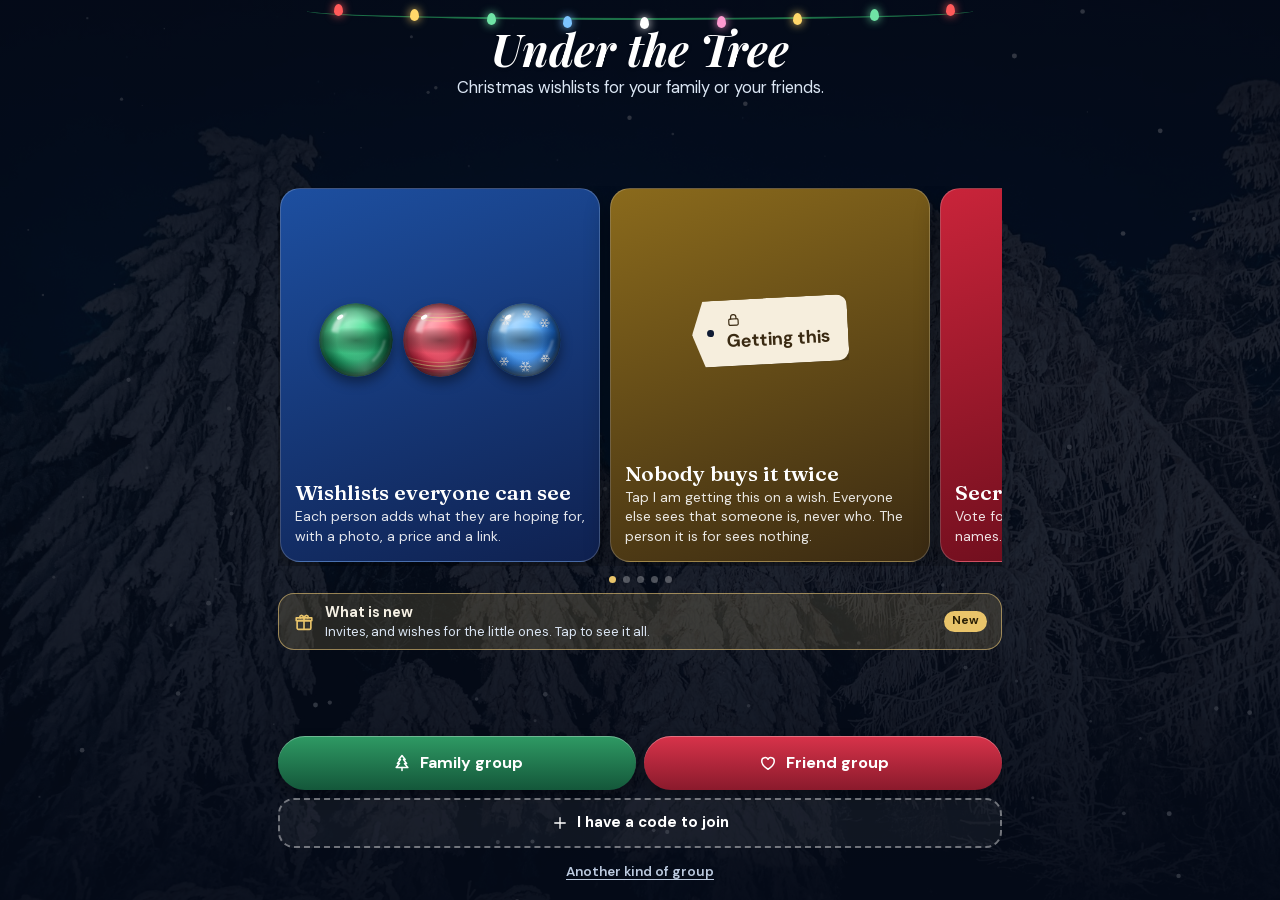
==== commit 0ac049ce: "Santa tile: smoother merged forms with soft shading and thin outlines Co-Authored-By: Claude Sonnet " ====
--- a/index.html
+++ b/index.html
@@ -15,7 +15,7 @@
 <!-- On an iPhone or iPad, Safari shows a strip at the top: open this in the app, or get the app. An invite link hands the app its code. -->
 <script>(function(){var c=(location.hash.split('/join/')[1]||'').replace(/[^A-Za-z0-9-]/g,'').slice(0,12);document.write('<meta name="apple-itunes-app" content="app-id=6836867384'+(c?', app-argument=underthetree://join/'+c:'')+'">');})();</script>
 <link rel="stylesheet" href="assets/fonts/fonts.css">
-<link rel="stylesheet" href="app.css?v=78">
+<link rel="stylesheet" href="app.css?v=79">
 </head>
 <body>
 
@@ -50,35 +50,35 @@
 <div id="toasts" aria-live="polite"></div>
 <canvas id="front" aria-hidden="true"></canvas>
 
-<script src="js/core.js?v=78"></script>
-<script src="js/icons.js?v=78"></script>
-<script src="js/cloud.js?v=78"></script>
-<script src="js/lock.js?v=78"></script>
-<script src="js/privacy.js?v=78"></script>
-<script src="js/safety.js?v=78"></script>
-<script src="js/about.js?v=78"></script>
-<script src="js/linkfill.js?v=78"></script>
+<script src="js/core.js?v=79"></script>
+<script src="js/icons.js?v=79"></script>
+<script src="js/cloud.js?v=79"></script>
+<script src="js/lock.js?v=79"></script>
+<script src="js/privacy.js?v=79"></script>
+<script src="js/safety.js?v=79"></script>
+<script src="js/about.js?v=79"></script>
+<script src="js/linkfill.js?v=79"></script>
 <script>if (!App.space() && App.store.raw.get("lists")) document.write('<script src="js/seed.js"><\/script>');</script>
-<script src="js/scene.js?v=78"></script>
-<script src="js/music.js?v=78"></script>
-<script src="js/ornament.js?v=78"></script>
-<script src="js/reveal.js?v=78"></script>
-<script src="js/tracker.js?v=78"></script>
-<script src="js/home.js?v=78"></script>
-<script src="js/lists.js?v=78"></script>
-<script src="js/advent.js?v=78"></script>
-<script src="js/santa.js?v=78"></script>
-<script src="js/games.js?v=78"></script>
-<script src="js/start.js?v=78"></script>
-<script src="js/remind.js?v=78"></script>
-<script src="js/tips.js?v=78"></script>
-<script src="js/share.js?v=78"></script>
-<script src="js/prizes.js?v=78"></script>
-<script src="js/service.js?v=78"></script>
-<script src="js/polish.js?v=78"></script>
-<script src="js/illus.js?v=78"></script>
-<script src="js/messages.js?v=78"></script>
-<script src="js/tour.js?v=78"></script>
-<script src="js/main.js?v=78"></script>
+<script src="js/scene.js?v=79"></script>
+<script src="js/music.js?v=79"></script>
+<script src="js/ornament.js?v=79"></script>
+<script src="js/reveal.js?v=79"></script>
+<script src="js/tracker.js?v=79"></script>
+<script src="js/home.js?v=79"></script>
+<script src="js/lists.js?v=79"></script>
+<script src="js/advent.js?v=79"></script>
+<script src="js/santa.js?v=79"></script>
+<script src="js/games.js?v=79"></script>
+<script src="js/start.js?v=79"></script>
+<script src="js/remind.js?v=79"></script>
+<script src="js/tips.js?v=79"></script>
+<script src="js/share.js?v=79"></script>
+<script src="js/prizes.js?v=79"></script>
+<script src="js/service.js?v=79"></script>
+<script src="js/polish.js?v=79"></script>
+<script src="js/illus.js?v=79"></script>
+<script src="js/messages.js?v=79"></script>
+<script src="js/tour.js?v=79"></script>
+<script src="js/main.js?v=79"></script>
 </body>
 </html>
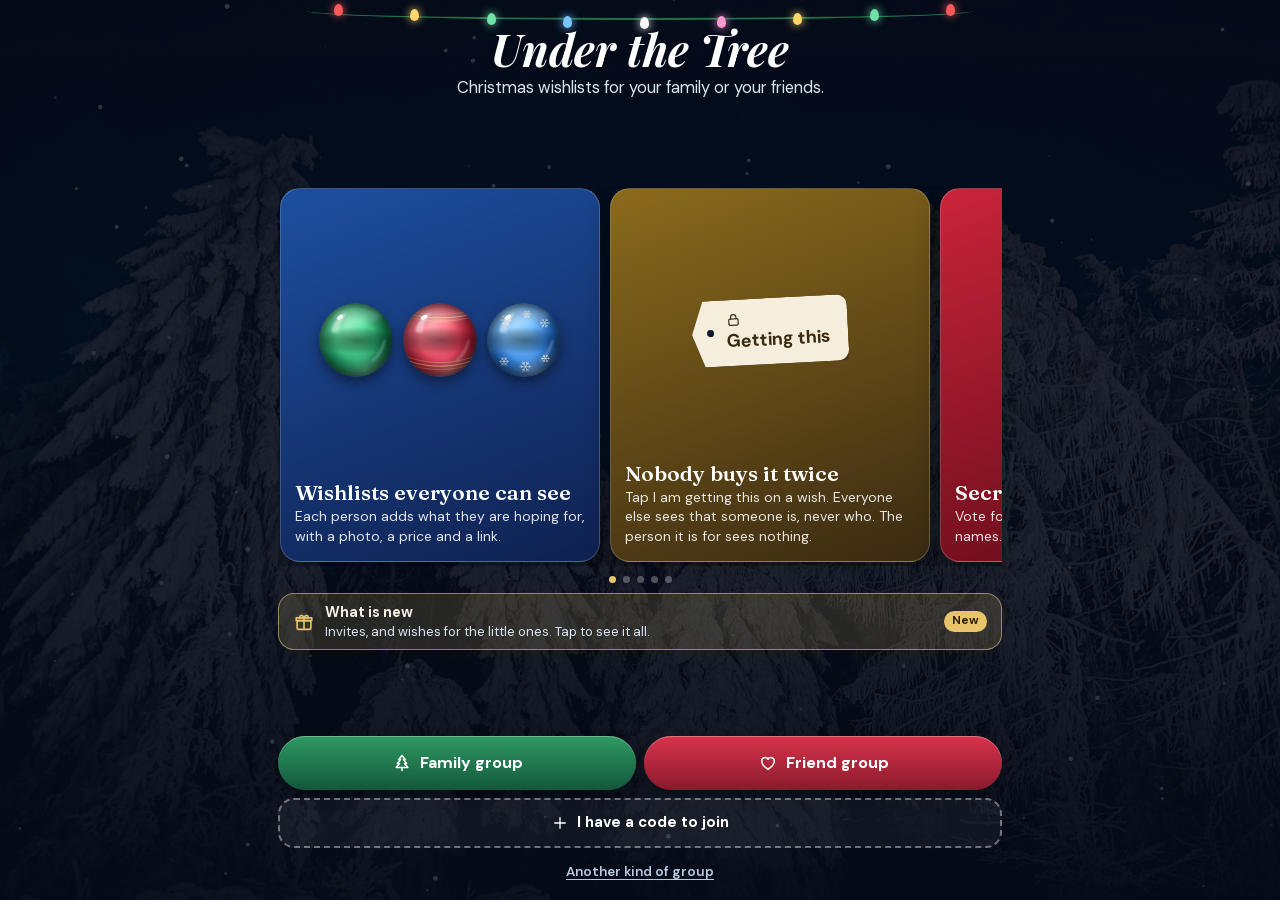
==== commit 022fab4d: "Santa tile: Santa sits inside the sleigh (near wall in front), no more stacked-shape look Co-Authore" ====
--- a/index.html
+++ b/index.html
@@ -15,7 +15,7 @@
 <!-- On an iPhone or iPad, Safari shows a strip at the top: open this in the app, or get the app. An invite link hands the app its code. -->
 <script>(function(){var c=(location.hash.split('/join/')[1]||'').replace(/[^A-Za-z0-9-]/g,'').slice(0,12);document.write('<meta name="apple-itunes-app" content="app-id=6836867384'+(c?', app-argument=underthetree://join/'+c:'')+'">');})();</script>
 <link rel="stylesheet" href="assets/fonts/fonts.css">
-<link rel="stylesheet" href="app.css?v=79">
+<link rel="stylesheet" href="app.css?v=80">
 </head>
 <body>
 
@@ -50,35 +50,35 @@
 <div id="toasts" aria-live="polite"></div>
 <canvas id="front" aria-hidden="true"></canvas>
 
-<script src="js/core.js?v=79"></script>
-<script src="js/icons.js?v=79"></script>
-<script src="js/cloud.js?v=79"></script>
-<script src="js/lock.js?v=79"></script>
-<script src="js/privacy.js?v=79"></script>
-<script src="js/safety.js?v=79"></script>
-<script src="js/about.js?v=79"></script>
-<script src="js/linkfill.js?v=79"></script>
+<script src="js/core.js?v=80"></script>
+<script src="js/icons.js?v=80"></script>
+<script src="js/cloud.js?v=80"></script>
+<script src="js/lock.js?v=80"></script>
+<script src="js/privacy.js?v=80"></script>
+<script src="js/safety.js?v=80"></script>
+<script src="js/about.js?v=80"></script>
+<script src="js/linkfill.js?v=80"></script>
 <script>if (!App.space() && App.store.raw.get("lists")) document.write('<script src="js/seed.js"><\/script>');</script>
-<script src="js/scene.js?v=79"></script>
-<script src="js/music.js?v=79"></script>
-<script src="js/ornament.js?v=79"></script>
-<script src="js/reveal.js?v=79"></script>
-<script src="js/tracker.js?v=79"></script>
-<script src="js/home.js?v=79"></script>
-<script src="js/lists.js?v=79"></script>
-<script src="js/advent.js?v=79"></script>
-<script src="js/santa.js?v=79"></script>
-<script src="js/games.js?v=79"></script>
-<script src="js/start.js?v=79"></script>
-<script src="js/remind.js?v=79"></script>
-<script src="js/tips.js?v=79"></script>
-<script src="js/share.js?v=79"></script>
-<script src="js/prizes.js?v=79"></script>
-<script src="js/service.js?v=79"></script>
-<script src="js/polish.js?v=79"></script>
-<script src="js/illus.js?v=79"></script>
-<script src="js/messages.js?v=79"></script>
-<script src="js/tour.js?v=79"></script>
-<script src="js/main.js?v=79"></script>
+<script src="js/scene.js?v=80"></script>
+<script src="js/music.js?v=80"></script>
+<script src="js/ornament.js?v=80"></script>
+<script src="js/reveal.js?v=80"></script>
+<script src="js/tracker.js?v=80"></script>
+<script src="js/home.js?v=80"></script>
+<script src="js/lists.js?v=80"></script>
+<script src="js/advent.js?v=80"></script>
+<script src="js/santa.js?v=80"></script>
+<script src="js/games.js?v=80"></script>
+<script src="js/start.js?v=80"></script>
+<script src="js/remind.js?v=80"></script>
+<script src="js/tips.js?v=80"></script>
+<script src="js/share.js?v=80"></script>
+<script src="js/prizes.js?v=80"></script>
+<script src="js/service.js?v=80"></script>
+<script src="js/polish.js?v=80"></script>
+<script src="js/illus.js?v=80"></script>
+<script src="js/messages.js?v=80"></script>
+<script src="js/tour.js?v=80"></script>
+<script src="js/main.js?v=80"></script>
 </body>
 </html>
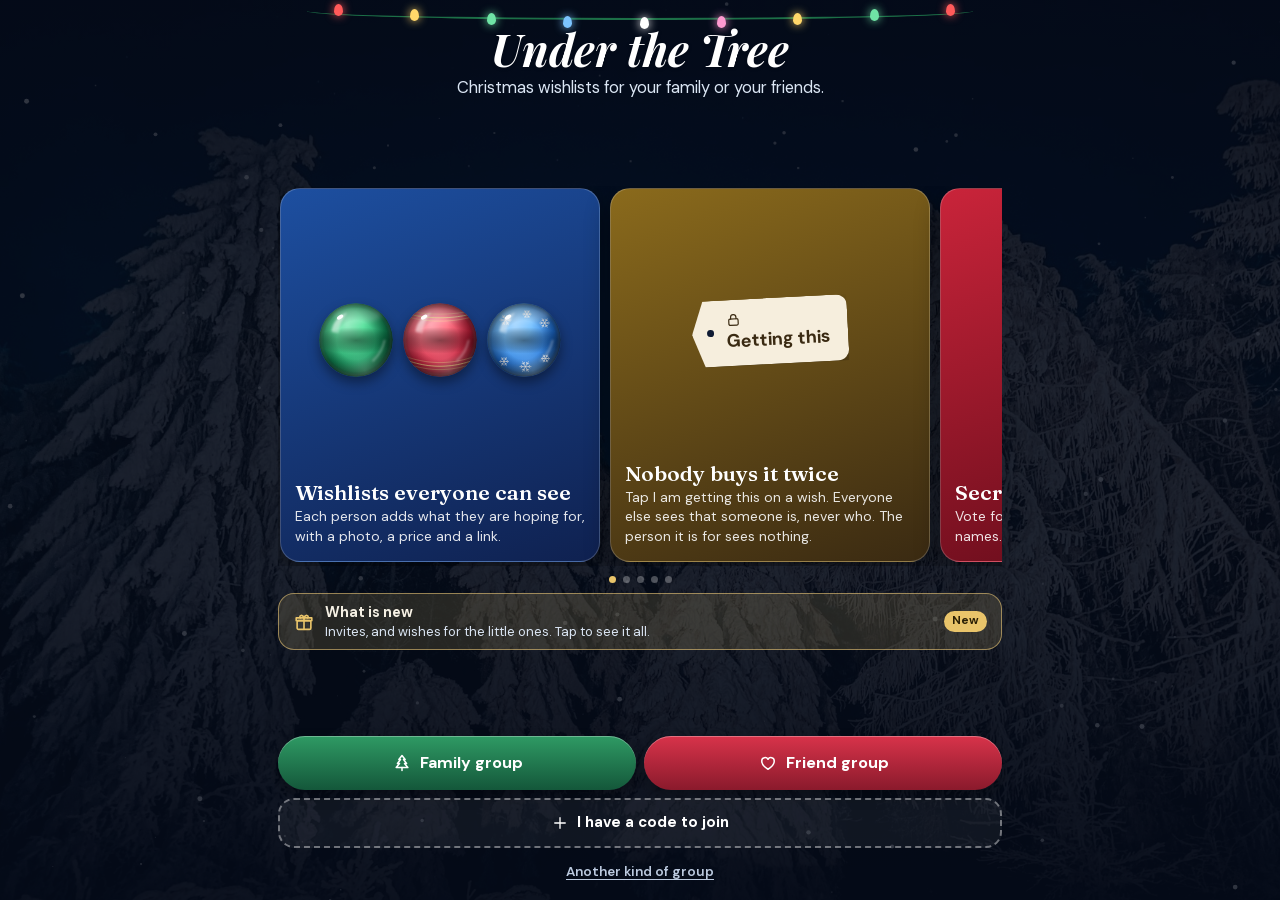
==== commit d6d5233e: "Santa tile: slimmer hat, shadow from the sleigh wall so Santa sits inside it Co-Authored-By: Claude " ====
--- a/index.html
+++ b/index.html
@@ -15,7 +15,7 @@
 <!-- On an iPhone or iPad, Safari shows a strip at the top: open this in the app, or get the app. An invite link hands the app its code. -->
 <script>(function(){var c=(location.hash.split('/join/')[1]||'').replace(/[^A-Za-z0-9-]/g,'').slice(0,12);document.write('<meta name="apple-itunes-app" content="app-id=6836867384'+(c?', app-argument=underthetree://join/'+c:'')+'">');})();</script>
 <link rel="stylesheet" href="assets/fonts/fonts.css">
-<link rel="stylesheet" href="app.css?v=80">
+<link rel="stylesheet" href="app.css?v=81">
 </head>
 <body>
 
@@ -50,35 +50,35 @@
 <div id="toasts" aria-live="polite"></div>
 <canvas id="front" aria-hidden="true"></canvas>
 
-<script src="js/core.js?v=80"></script>
-<script src="js/icons.js?v=80"></script>
-<script src="js/cloud.js?v=80"></script>
-<script src="js/lock.js?v=80"></script>
-<script src="js/privacy.js?v=80"></script>
-<script src="js/safety.js?v=80"></script>
-<script src="js/about.js?v=80"></script>
-<script src="js/linkfill.js?v=80"></script>
+<script src="js/core.js?v=81"></script>
+<script src="js/icons.js?v=81"></script>
+<script src="js/cloud.js?v=81"></script>
+<script src="js/lock.js?v=81"></script>
+<script src="js/privacy.js?v=81"></script>
+<script src="js/safety.js?v=81"></script>
+<script src="js/about.js?v=81"></script>
+<script src="js/linkfill.js?v=81"></script>
 <script>if (!App.space() && App.store.raw.get("lists")) document.write('<script src="js/seed.js"><\/script>');</script>
-<script src="js/scene.js?v=80"></script>
-<script src="js/music.js?v=80"></script>
-<script src="js/ornament.js?v=80"></script>
-<script src="js/reveal.js?v=80"></script>
-<script src="js/tracker.js?v=80"></script>
-<script src="js/home.js?v=80"></script>
-<script src="js/lists.js?v=80"></script>
-<script src="js/advent.js?v=80"></script>
-<script src="js/santa.js?v=80"></script>
-<script src="js/games.js?v=80"></script>
-<script src="js/start.js?v=80"></script>
-<script src="js/remind.js?v=80"></script>
-<script src="js/tips.js?v=80"></script>
-<script src="js/share.js?v=80"></script>
-<script src="js/prizes.js?v=80"></script>
-<script src="js/service.js?v=80"></script>
-<script src="js/polish.js?v=80"></script>
-<script src="js/illus.js?v=80"></script>
-<script src="js/messages.js?v=80"></script>
-<script src="js/tour.js?v=80"></script>
-<script src="js/main.js?v=80"></script>
+<script src="js/scene.js?v=81"></script>
+<script src="js/music.js?v=81"></script>
+<script src="js/ornament.js?v=81"></script>
+<script src="js/reveal.js?v=81"></script>
+<script src="js/tracker.js?v=81"></script>
+<script src="js/home.js?v=81"></script>
+<script src="js/lists.js?v=81"></script>
+<script src="js/advent.js?v=81"></script>
+<script src="js/santa.js?v=81"></script>
+<script src="js/games.js?v=81"></script>
+<script src="js/start.js?v=81"></script>
+<script src="js/remind.js?v=81"></script>
+<script src="js/tips.js?v=81"></script>
+<script src="js/share.js?v=81"></script>
+<script src="js/prizes.js?v=81"></script>
+<script src="js/service.js?v=81"></script>
+<script src="js/polish.js?v=81"></script>
+<script src="js/illus.js?v=81"></script>
+<script src="js/messages.js?v=81"></script>
+<script src="js/tour.js?v=81"></script>
+<script src="js/main.js?v=81"></script>
 </body>
 </html>
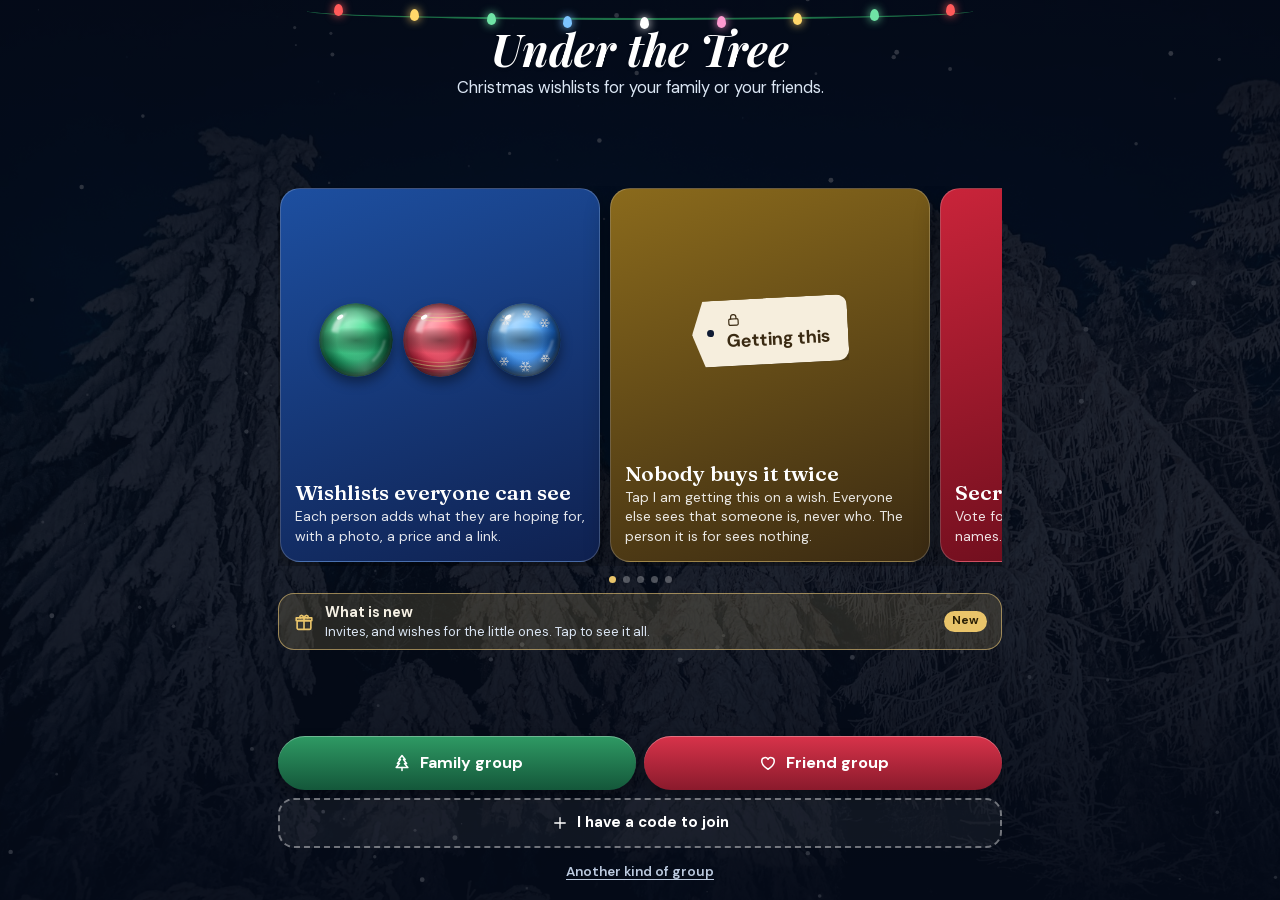
==== commit eca26259: "Hold and drag a wish to put your list in order (one place at a time, saved for everyone) Co-Authored" ====
--- a/index.html
+++ b/index.html
@@ -15,7 +15,7 @@
 <!-- On an iPhone or iPad, Safari shows a strip at the top: open this in the app, or get the app. An invite link hands the app its code. -->
 <script>(function(){var c=(location.hash.split('/join/')[1]||'').replace(/[^A-Za-z0-9-]/g,'').slice(0,12);document.write('<meta name="apple-itunes-app" content="app-id=6836867384'+(c?', app-argument=underthetree://join/'+c:'')+'">');})();</script>
 <link rel="stylesheet" href="assets/fonts/fonts.css">
-<link rel="stylesheet" href="app.css?v=81">
+<link rel="stylesheet" href="app.css?v=82">
 </head>
 <body>
 
@@ -50,35 +50,35 @@
 <div id="toasts" aria-live="polite"></div>
 <canvas id="front" aria-hidden="true"></canvas>
 
-<script src="js/core.js?v=81"></script>
-<script src="js/icons.js?v=81"></script>
-<script src="js/cloud.js?v=81"></script>
-<script src="js/lock.js?v=81"></script>
-<script src="js/privacy.js?v=81"></script>
-<script src="js/safety.js?v=81"></script>
-<script src="js/about.js?v=81"></script>
-<script src="js/linkfill.js?v=81"></script>
+<script src="js/core.js?v=82"></script>
+<script src="js/icons.js?v=82"></script>
+<script src="js/cloud.js?v=82"></script>
+<script src="js/lock.js?v=82"></script>
+<script src="js/privacy.js?v=82"></script>
+<script src="js/safety.js?v=82"></script>
+<script src="js/about.js?v=82"></script>
+<script src="js/linkfill.js?v=82"></script>
 <script>if (!App.space() && App.store.raw.get("lists")) document.write('<script src="js/seed.js"><\/script>');</script>
-<script src="js/scene.js?v=81"></script>
-<script src="js/music.js?v=81"></script>
-<script src="js/ornament.js?v=81"></script>
-<script src="js/reveal.js?v=81"></script>
-<script src="js/tracker.js?v=81"></script>
-<script src="js/home.js?v=81"></script>
-<script src="js/lists.js?v=81"></script>
-<script src="js/advent.js?v=81"></script>
-<script src="js/santa.js?v=81"></script>
-<script src="js/games.js?v=81"></script>
-<script src="js/start.js?v=81"></script>
-<script src="js/remind.js?v=81"></script>
-<script src="js/tips.js?v=81"></script>
-<script src="js/share.js?v=81"></script>
-<script src="js/prizes.js?v=81"></script>
-<script src="js/service.js?v=81"></script>
-<script src="js/polish.js?v=81"></script>
-<script src="js/illus.js?v=81"></script>
-<script src="js/messages.js?v=81"></script>
-<script src="js/tour.js?v=81"></script>
-<script src="js/main.js?v=81"></script>
+<script src="js/scene.js?v=82"></script>
+<script src="js/music.js?v=82"></script>
+<script src="js/ornament.js?v=82"></script>
+<script src="js/reveal.js?v=82"></script>
+<script src="js/tracker.js?v=82"></script>
+<script src="js/home.js?v=82"></script>
+<script src="js/lists.js?v=82"></script>
+<script src="js/advent.js?v=82"></script>
+<script src="js/santa.js?v=82"></script>
+<script src="js/games.js?v=82"></script>
+<script src="js/start.js?v=82"></script>
+<script src="js/remind.js?v=82"></script>
+<script src="js/tips.js?v=82"></script>
+<script src="js/share.js?v=82"></script>
+<script src="js/prizes.js?v=82"></script>
+<script src="js/service.js?v=82"></script>
+<script src="js/polish.js?v=82"></script>
+<script src="js/illus.js?v=82"></script>
+<script src="js/messages.js?v=82"></script>
+<script src="js/tour.js?v=82"></script>
+<script src="js/main.js?v=82"></script>
 </body>
 </html>
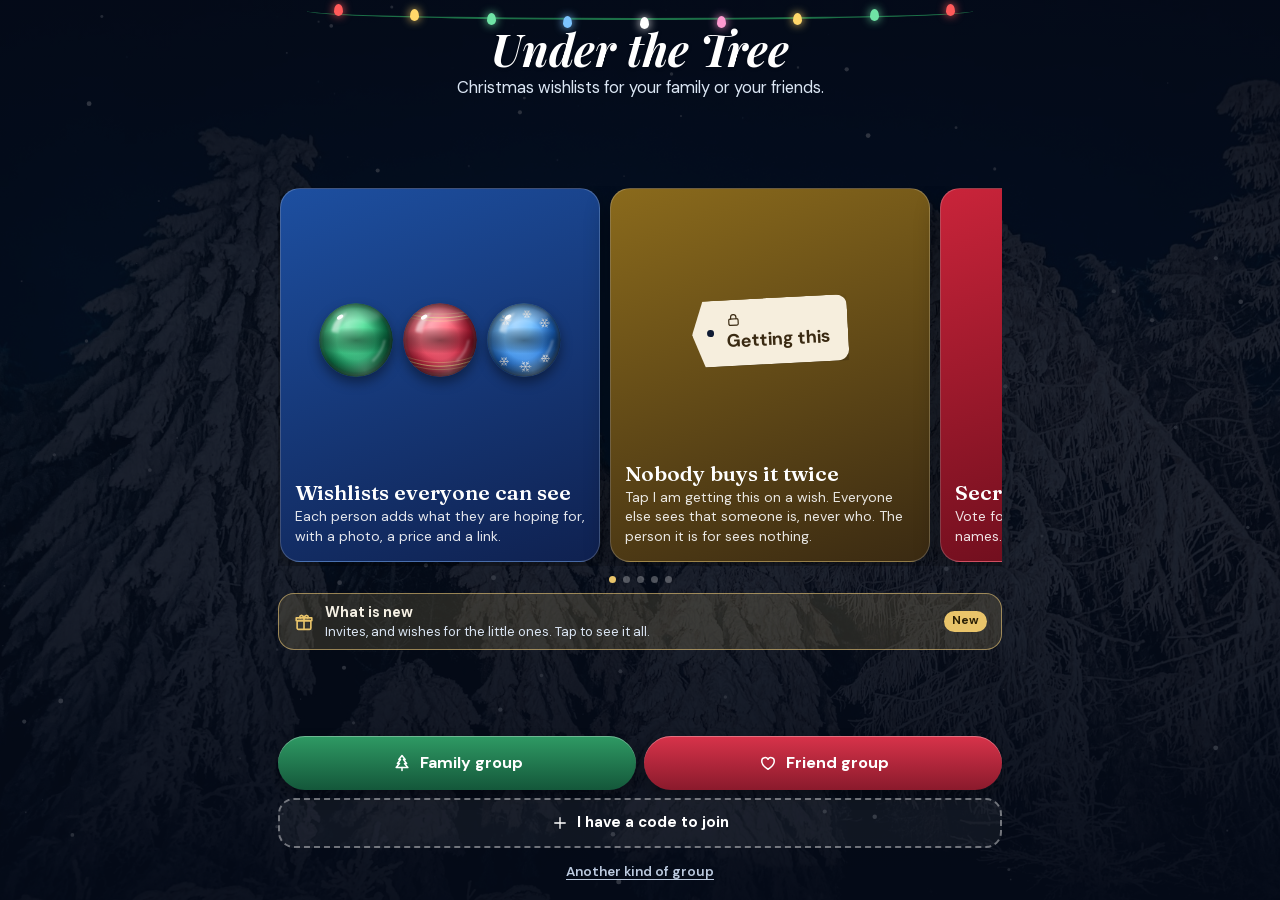
==== commit 23bb8178: "Four more well-known carols: We Wish You a Merry Christmas, Little Town of Bethlehem, Oh Christmas T" ====
--- a/index.html
+++ b/index.html
@@ -15,7 +15,7 @@
 <!-- On an iPhone or iPad, Safari shows a strip at the top: open this in the app, or get the app. An invite link hands the app its code. -->
 <script>(function(){var c=(location.hash.split('/join/')[1]||'').replace(/[^A-Za-z0-9-]/g,'').slice(0,12);document.write('<meta name="apple-itunes-app" content="app-id=6836867384'+(c?', app-argument=underthetree://join/'+c:'')+'">');})();</script>
 <link rel="stylesheet" href="assets/fonts/fonts.css">
-<link rel="stylesheet" href="app.css?v=82">
+<link rel="stylesheet" href="app.css?v=83">
 </head>
 <body>
 
@@ -50,35 +50,35 @@
 <div id="toasts" aria-live="polite"></div>
 <canvas id="front" aria-hidden="true"></canvas>
 
-<script src="js/core.js?v=82"></script>
-<script src="js/icons.js?v=82"></script>
-<script src="js/cloud.js?v=82"></script>
-<script src="js/lock.js?v=82"></script>
-<script src="js/privacy.js?v=82"></script>
-<script src="js/safety.js?v=82"></script>
-<script src="js/about.js?v=82"></script>
-<script src="js/linkfill.js?v=82"></script>
+<script src="js/core.js?v=83"></script>
+<script src="js/icons.js?v=83"></script>
+<script src="js/cloud.js?v=83"></script>
+<script src="js/lock.js?v=83"></script>
+<script src="js/privacy.js?v=83"></script>
+<script src="js/safety.js?v=83"></script>
+<script src="js/about.js?v=83"></script>
+<script src="js/linkfill.js?v=83"></script>
 <script>if (!App.space() && App.store.raw.get("lists")) document.write('<script src="js/seed.js"><\/script>');</script>
-<script src="js/scene.js?v=82"></script>
-<script src="js/music.js?v=82"></script>
-<script src="js/ornament.js?v=82"></script>
-<script src="js/reveal.js?v=82"></script>
-<script src="js/tracker.js?v=82"></script>
-<script src="js/home.js?v=82"></script>
-<script src="js/lists.js?v=82"></script>
-<script src="js/advent.js?v=82"></script>
-<script src="js/santa.js?v=82"></script>
-<script src="js/games.js?v=82"></script>
-<script src="js/start.js?v=82"></script>
-<script src="js/remind.js?v=82"></script>
-<script src="js/tips.js?v=82"></script>
-<script src="js/share.js?v=82"></script>
-<script src="js/prizes.js?v=82"></script>
-<script src="js/service.js?v=82"></script>
-<script src="js/polish.js?v=82"></script>
-<script src="js/illus.js?v=82"></script>
-<script src="js/messages.js?v=82"></script>
-<script src="js/tour.js?v=82"></script>
-<script src="js/main.js?v=82"></script>
+<script src="js/scene.js?v=83"></script>
+<script src="js/music.js?v=83"></script>
+<script src="js/ornament.js?v=83"></script>
+<script src="js/reveal.js?v=83"></script>
+<script src="js/tracker.js?v=83"></script>
+<script src="js/home.js?v=83"></script>
+<script src="js/lists.js?v=83"></script>
+<script src="js/advent.js?v=83"></script>
+<script src="js/santa.js?v=83"></script>
+<script src="js/games.js?v=83"></script>
+<script src="js/start.js?v=83"></script>
+<script src="js/remind.js?v=83"></script>
+<script src="js/tips.js?v=83"></script>
+<script src="js/share.js?v=83"></script>
+<script src="js/prizes.js?v=83"></script>
+<script src="js/service.js?v=83"></script>
+<script src="js/polish.js?v=83"></script>
+<script src="js/illus.js?v=83"></script>
+<script src="js/messages.js?v=83"></script>
+<script src="js/tour.js?v=83"></script>
+<script src="js/main.js?v=83"></script>
 </body>
 </html>
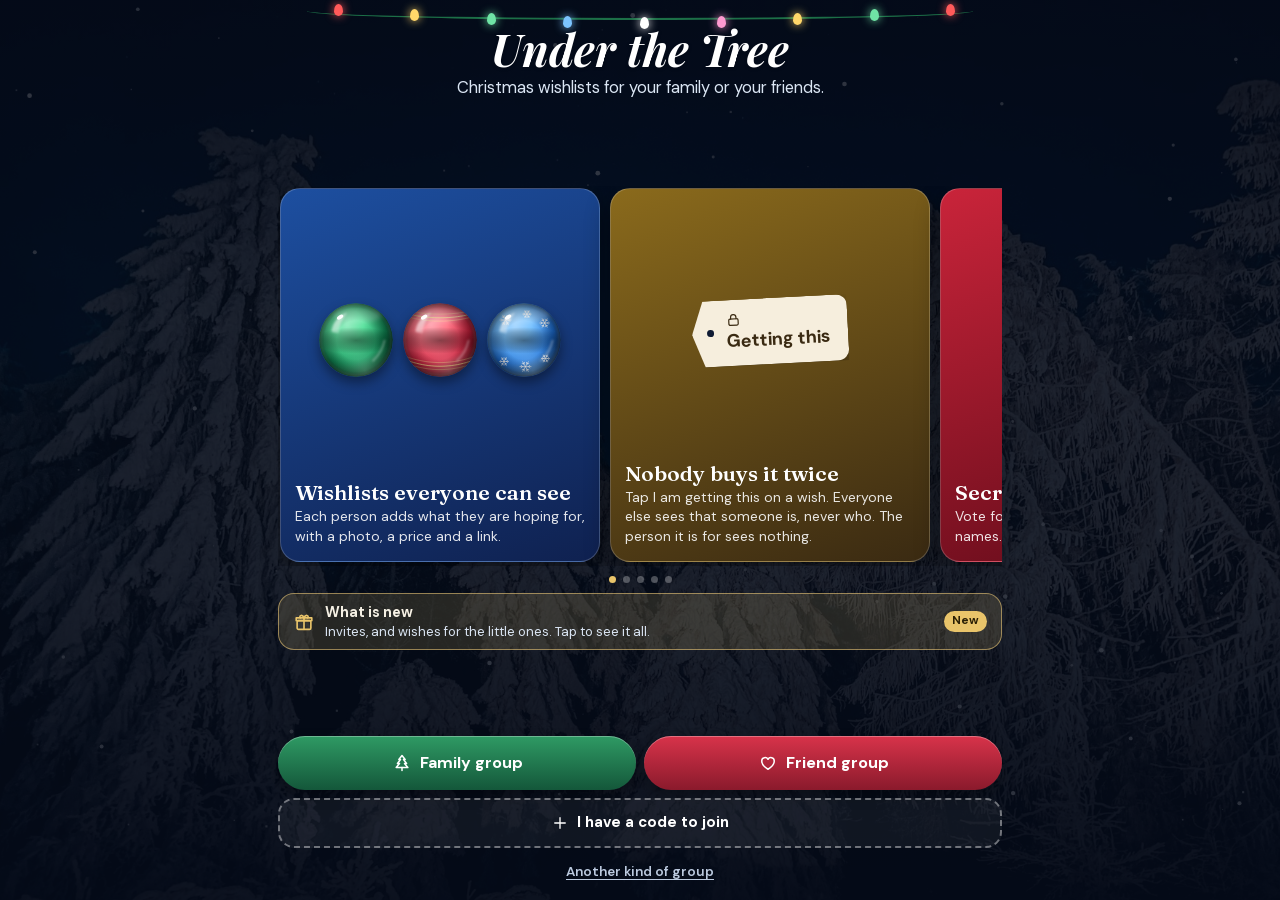
==== commit bb94ad15: "Anyone can fill out the favorites quiz for a person with no phone Co-Authored-By: Claude Sonnet 5.5 " ====
--- a/index.html
+++ b/index.html
@@ -15,7 +15,7 @@
 <!-- On an iPhone or iPad, Safari shows a strip at the top: open this in the app, or get the app. An invite link hands the app its code. -->
 <script>(function(){var c=(location.hash.split('/join/')[1]||'').replace(/[^A-Za-z0-9-]/g,'').slice(0,12);document.write('<meta name="apple-itunes-app" content="app-id=6836867384'+(c?', app-argument=underthetree://join/'+c:'')+'">');})();</script>
 <link rel="stylesheet" href="assets/fonts/fonts.css">
-<link rel="stylesheet" href="app.css?v=83">
+<link rel="stylesheet" href="app.css?v=84">
 </head>
 <body>
 
@@ -50,35 +50,35 @@
 <div id="toasts" aria-live="polite"></div>
 <canvas id="front" aria-hidden="true"></canvas>
 
-<script src="js/core.js?v=83"></script>
-<script src="js/icons.js?v=83"></script>
-<script src="js/cloud.js?v=83"></script>
-<script src="js/lock.js?v=83"></script>
-<script src="js/privacy.js?v=83"></script>
-<script src="js/safety.js?v=83"></script>
-<script src="js/about.js?v=83"></script>
-<script src="js/linkfill.js?v=83"></script>
+<script src="js/core.js?v=84"></script>
+<script src="js/icons.js?v=84"></script>
+<script src="js/cloud.js?v=84"></script>
+<script src="js/lock.js?v=84"></script>
+<script src="js/privacy.js?v=84"></script>
+<script src="js/safety.js?v=84"></script>
+<script src="js/about.js?v=84"></script>
+<script src="js/linkfill.js?v=84"></script>
 <script>if (!App.space() && App.store.raw.get("lists")) document.write('<script src="js/seed.js"><\/script>');</script>
-<script src="js/scene.js?v=83"></script>
-<script src="js/music.js?v=83"></script>
-<script src="js/ornament.js?v=83"></script>
-<script src="js/reveal.js?v=83"></script>
-<script src="js/tracker.js?v=83"></script>
-<script src="js/home.js?v=83"></script>
-<script src="js/lists.js?v=83"></script>
-<script src="js/advent.js?v=83"></script>
-<script src="js/santa.js?v=83"></script>
-<script src="js/games.js?v=83"></script>
-<script src="js/start.js?v=83"></script>
-<script src="js/remind.js?v=83"></script>
-<script src="js/tips.js?v=83"></script>
-<script src="js/share.js?v=83"></script>
-<script src="js/prizes.js?v=83"></script>
-<script src="js/service.js?v=83"></script>
-<script src="js/polish.js?v=83"></script>
-<script src="js/illus.js?v=83"></script>
-<script src="js/messages.js?v=83"></script>
-<script src="js/tour.js?v=83"></script>
-<script src="js/main.js?v=83"></script>
+<script src="js/scene.js?v=84"></script>
+<script src="js/music.js?v=84"></script>
+<script src="js/ornament.js?v=84"></script>
+<script src="js/reveal.js?v=84"></script>
+<script src="js/tracker.js?v=84"></script>
+<script src="js/home.js?v=84"></script>
+<script src="js/lists.js?v=84"></script>
+<script src="js/advent.js?v=84"></script>
+<script src="js/santa.js?v=84"></script>
+<script src="js/games.js?v=84"></script>
+<script src="js/start.js?v=84"></script>
+<script src="js/remind.js?v=84"></script>
+<script src="js/tips.js?v=84"></script>
+<script src="js/share.js?v=84"></script>
+<script src="js/prizes.js?v=84"></script>
+<script src="js/service.js?v=84"></script>
+<script src="js/polish.js?v=84"></script>
+<script src="js/illus.js?v=84"></script>
+<script src="js/messages.js?v=84"></script>
+<script src="js/tour.js?v=84"></script>
+<script src="js/main.js?v=84"></script>
 </body>
 </html>
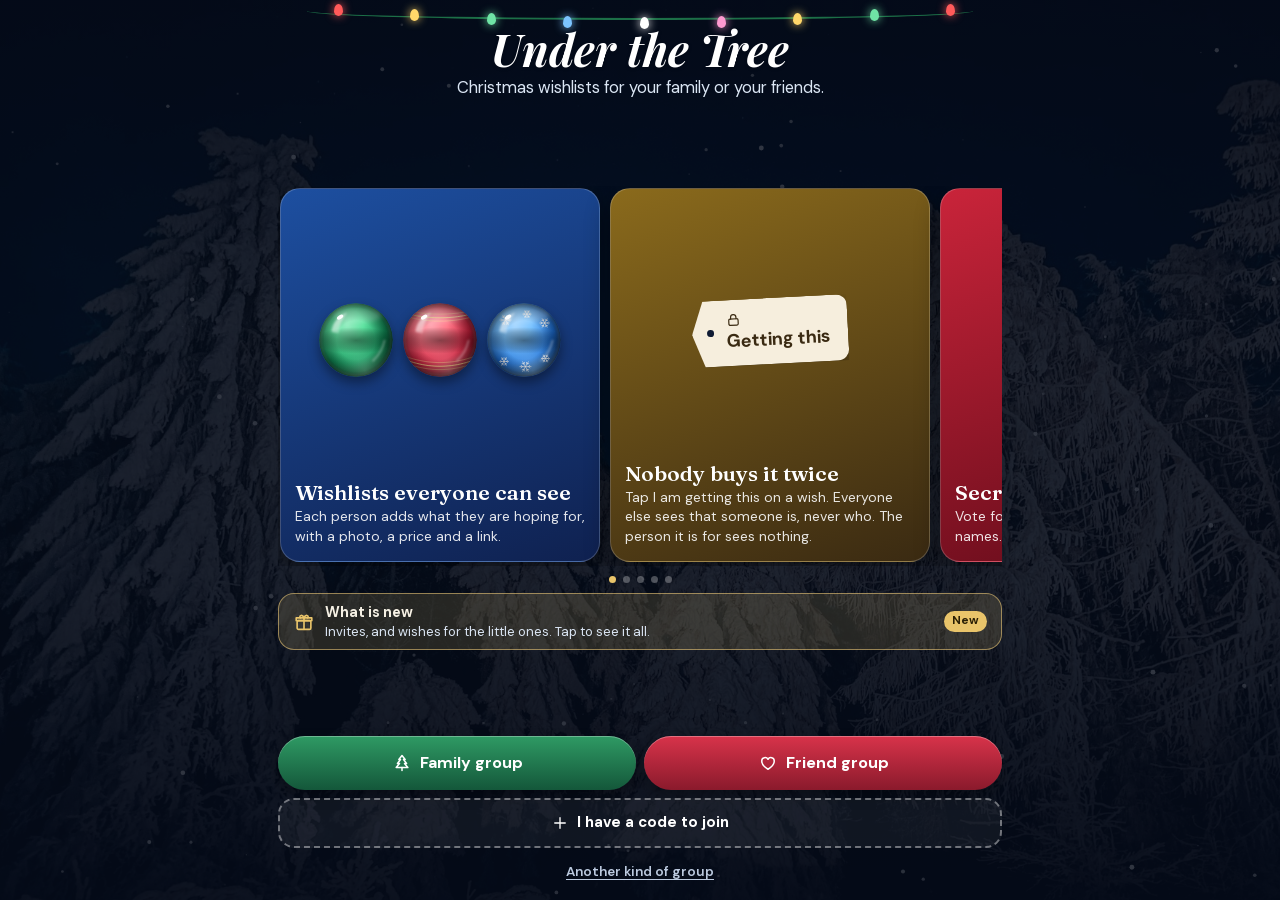
==== commit 841a977d: "Favorites: one sheet of paper with every question, nothing required, saves as you type Co-Authored-B" ====
--- a/index.html
+++ b/index.html
@@ -15,7 +15,7 @@
 <!-- On an iPhone or iPad, Safari shows a strip at the top: open this in the app, or get the app. An invite link hands the app its code. -->
 <script>(function(){var c=(location.hash.split('/join/')[1]||'').replace(/[^A-Za-z0-9-]/g,'').slice(0,12);document.write('<meta name="apple-itunes-app" content="app-id=6836867384'+(c?', app-argument=underthetree://join/'+c:'')+'">');})();</script>
 <link rel="stylesheet" href="assets/fonts/fonts.css">
-<link rel="stylesheet" href="app.css?v=84">
+<link rel="stylesheet" href="app.css?v=85">
 </head>
 <body>
 
@@ -50,35 +50,35 @@
 <div id="toasts" aria-live="polite"></div>
 <canvas id="front" aria-hidden="true"></canvas>
 
-<script src="js/core.js?v=84"></script>
-<script src="js/icons.js?v=84"></script>
-<script src="js/cloud.js?v=84"></script>
-<script src="js/lock.js?v=84"></script>
-<script src="js/privacy.js?v=84"></script>
-<script src="js/safety.js?v=84"></script>
-<script src="js/about.js?v=84"></script>
-<script src="js/linkfill.js?v=84"></script>
+<script src="js/core.js?v=85"></script>
+<script src="js/icons.js?v=85"></script>
+<script src="js/cloud.js?v=85"></script>
+<script src="js/lock.js?v=85"></script>
+<script src="js/privacy.js?v=85"></script>
+<script src="js/safety.js?v=85"></script>
+<script src="js/about.js?v=85"></script>
+<script src="js/linkfill.js?v=85"></script>
 <script>if (!App.space() && App.store.raw.get("lists")) document.write('<script src="js/seed.js"><\/script>');</script>
-<script src="js/scene.js?v=84"></script>
-<script src="js/music.js?v=84"></script>
-<script src="js/ornament.js?v=84"></script>
-<script src="js/reveal.js?v=84"></script>
-<script src="js/tracker.js?v=84"></script>
-<script src="js/home.js?v=84"></script>
-<script src="js/lists.js?v=84"></script>
-<script src="js/advent.js?v=84"></script>
-<script src="js/santa.js?v=84"></script>
-<script src="js/games.js?v=84"></script>
-<script src="js/start.js?v=84"></script>
-<script src="js/remind.js?v=84"></script>
-<script src="js/tips.js?v=84"></script>
-<script src="js/share.js?v=84"></script>
-<script src="js/prizes.js?v=84"></script>
-<script src="js/service.js?v=84"></script>
-<script src="js/polish.js?v=84"></script>
-<script src="js/illus.js?v=84"></script>
-<script src="js/messages.js?v=84"></script>
-<script src="js/tour.js?v=84"></script>
-<script src="js/main.js?v=84"></script>
+<script src="js/scene.js?v=85"></script>
+<script src="js/music.js?v=85"></script>
+<script src="js/ornament.js?v=85"></script>
+<script src="js/reveal.js?v=85"></script>
+<script src="js/tracker.js?v=85"></script>
+<script src="js/home.js?v=85"></script>
+<script src="js/lists.js?v=85"></script>
+<script src="js/advent.js?v=85"></script>
+<script src="js/santa.js?v=85"></script>
+<script src="js/games.js?v=85"></script>
+<script src="js/start.js?v=85"></script>
+<script src="js/remind.js?v=85"></script>
+<script src="js/tips.js?v=85"></script>
+<script src="js/share.js?v=85"></script>
+<script src="js/prizes.js?v=85"></script>
+<script src="js/service.js?v=85"></script>
+<script src="js/polish.js?v=85"></script>
+<script src="js/illus.js?v=85"></script>
+<script src="js/messages.js?v=85"></script>
+<script src="js/tour.js?v=85"></script>
+<script src="js/main.js?v=85"></script>
 </body>
 </html>
